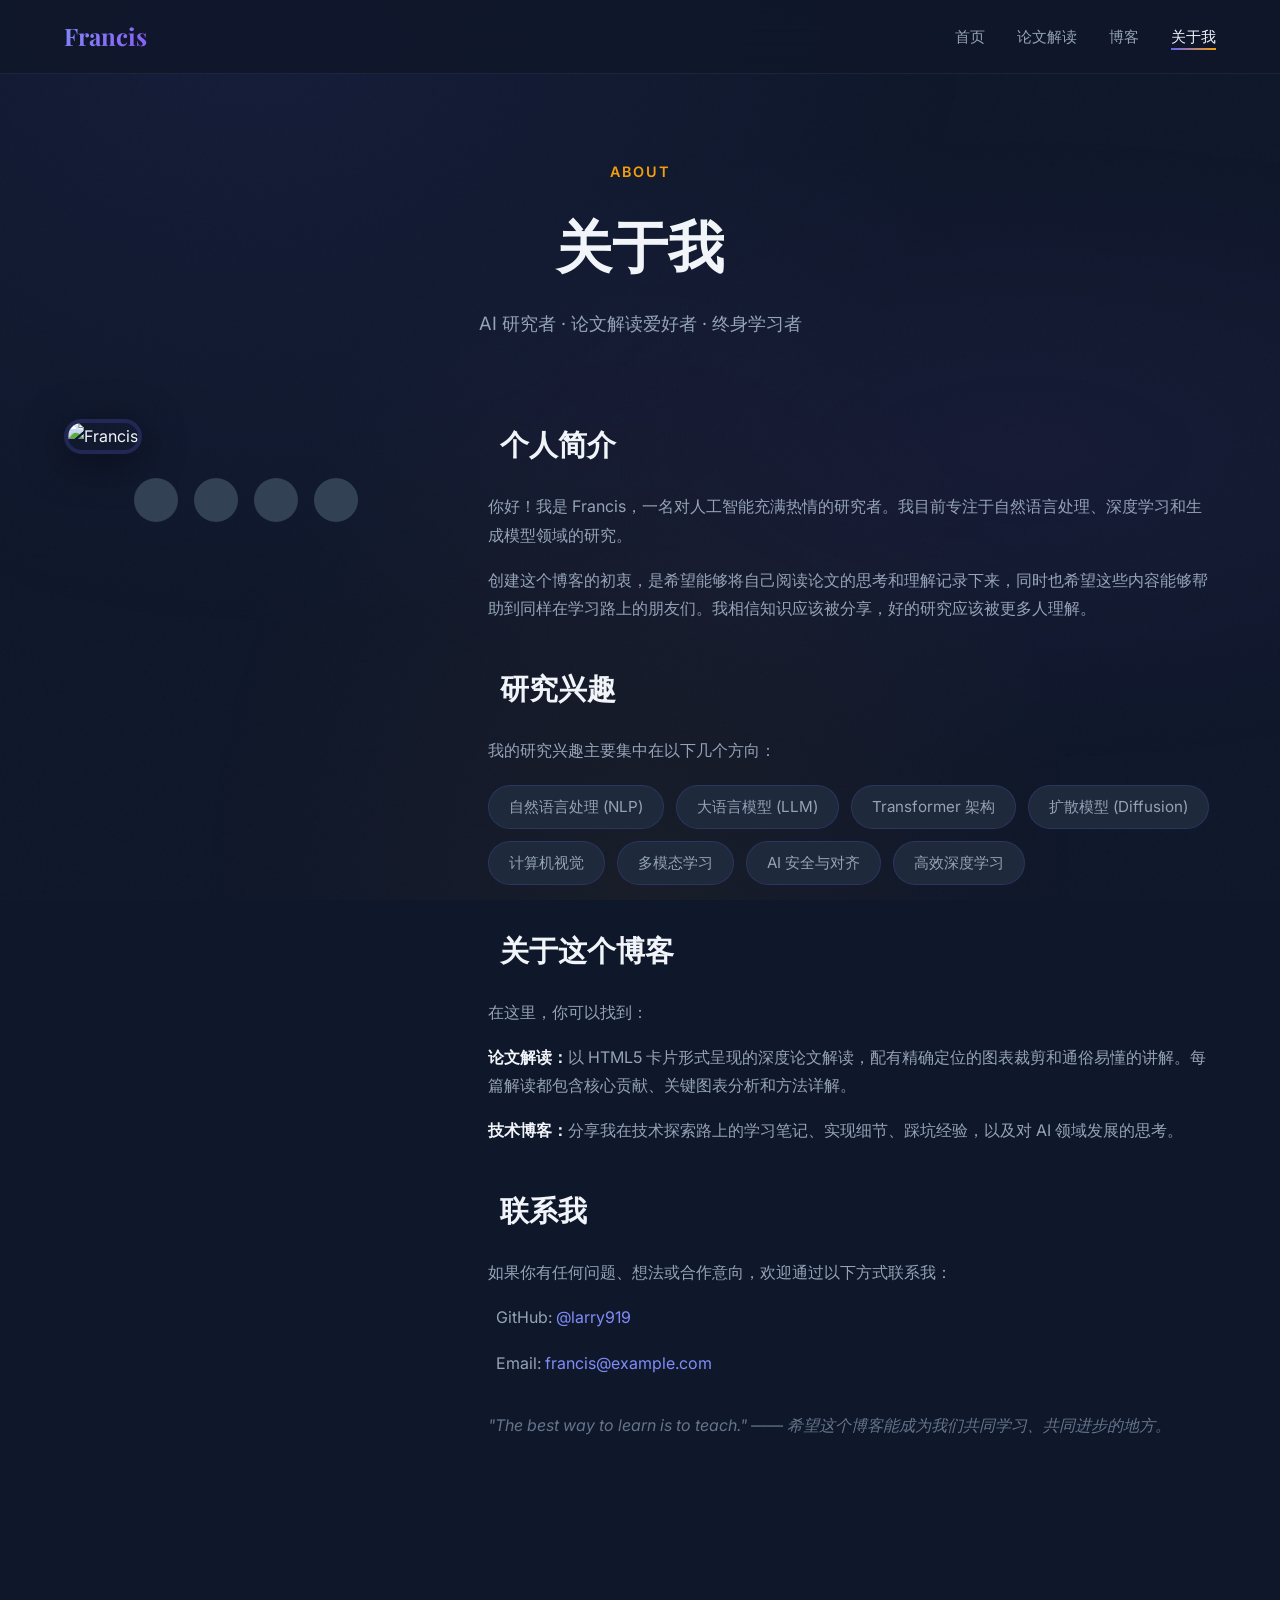
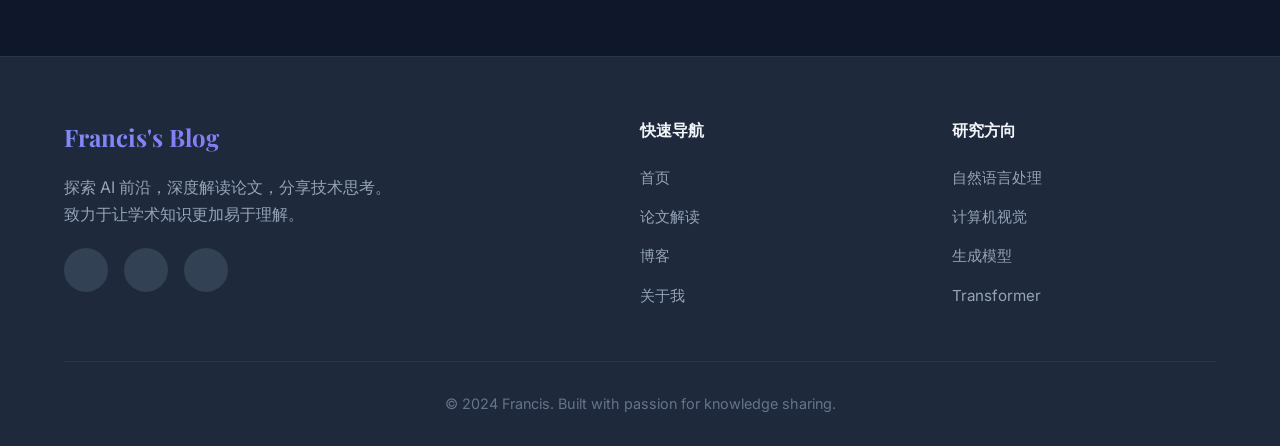
==== about.html @ aa7f6efc "feat: 全新个人学术博客网站 - 深靛蓝优雅学术风格 - 首页：英雄区域、精选论文卡片、最新博客 - 论文解读：HTML5交互式卡片，包含核心贡献、图表解读、方法详解 - 博客列表：技术文章卡片展" ====
<!DOCTYPE html>
<html lang="zh-CN">
<head>
  <meta charset="UTF-8">
  <meta name="viewport" content="width=device-width, initial-scale=1.0">
  <title>关于我 - Francis's Academic Blog</title>
  <link rel="stylesheet" href="css/style.css">
  <script src="https://unpkg.com/lucide@latest/dist/umd/lucide.js"></script>
</head>
<body>
  <nav class="navbar">
    <div class="container">
      <a href="index.html" class="nav-logo">Francis</a>
      <ul class="nav-links">
        <li><a href="index.html">首页</a></li>
        <li><a href="papers.html">论文解读</a></li>
        <li><a href="blog.html">博客</a></li>
        <li><a href="about.html" class="active">关于我</a></li>
      </ul>
      <button class="nav-mobile-toggle" aria-label="菜单">
        <i data-lucide="menu"></i>
      </button>
    </div>
  </nav>

  <div class="page-header">
    <div class="container">
      <div class="section-label">About</div>
      <h1>关于我</h1>
      <p>AI 研究者 · 论文解读爱好者 · 终身学习者</p>
    </div>
  </div>

  <section class="section" style="padding-top: 0;">
    <div class="container">
      <div class="about-section">
        <div class="about-avatar">
          <img src="https://trae-api-cn.mchost.guru/api/ide/v1/text_to_image?prompt=professional%20portrait%20young%20researcher%20minimalist%20style%20dark%20blue%20background%20elegant%20confident&image_size=square" alt="Francis">
          <div class="footer-social" style="margin-top: 24px; justify-content: center;">
            <a href="https://github.com/larry919" class="social-link" target="_blank" aria-label="GitHub">
              <i data-lucide="github"></i>
            </a>
            <a href="mailto:francis@example.com" class="social-link" aria-label="Email">
              <i data-lucide="mail"></i>
            </a>
            <a href="#" class="social-link" aria-label="Twitter">
              <i data-lucide="twitter"></i>
            </a>
            <a href="#" class="social-link" aria-label="LinkedIn">
              <i data-lucide="linkedin"></i>
            </a>
          </div>
        </div>
        <div class="about-content">
          <h2><i data-lucide="user" style="color: var(--accent-gold); display: inline; vertical-align: middle; margin-right: 12px;"></i>个人简介</h2>
          <p>你好！我是 Francis，一名对人工智能充满热情的研究者。我目前专注于自然语言处理、深度学习和生成模型领域的研究。</p>
          <p>创建这个博客的初衷，是希望能够将自己阅读论文的思考和理解记录下来，同时也希望这些内容能够帮助到同样在学习路上的朋友们。我相信知识应该被分享，好的研究应该被更多人理解。</p>
          
          <h2><i data-lucide="search" style="color: var(--accent-indigo); display: inline; vertical-align: middle; margin-right: 12px;"></i>研究兴趣</h2>
          <p>我的研究兴趣主要集中在以下几个方向：</p>
          <div class="skills-grid">
            <span class="skill-tag">自然语言处理 (NLP)</span>
            <span class="skill-tag">大语言模型 (LLM)</span>
            <span class="skill-tag">Transformer 架构</span>
            <span class="skill-tag">扩散模型 (Diffusion)</span>
            <span class="skill-tag">计算机视觉</span>
            <span class="skill-tag">多模态学习</span>
            <span class="skill-tag">AI 安全与对齐</span>
            <span class="skill-tag">高效深度学习</span>
          </div>
          
          <h2><i data-lucide="book-open" style="color: var(--accent-purple); display: inline; vertical-align: middle; margin-right: 12px;"></i>关于这个博客</h2>
          <p>在这里，你可以找到：</p>
          <p><strong style="color: var(--text-primary);">论文解读：</strong>以 HTML5 卡片形式呈现的深度论文解读，配有精确定位的图表裁剪和通俗易懂的讲解。每篇解读都包含核心贡献、关键图表分析和方法详解。</p>
          <p><strong style="color: var(--text-primary);">技术博客：</strong>分享我在技术探索路上的学习笔记、实现细节、踩坑经验，以及对 AI 领域发展的思考。</p>
          
          <h2><i data-lucide="mail" style="color: var(--accent-gold); display: inline; vertical-align: middle; margin-right: 12px;"></i>联系我</h2>
          <p>如果你有任何问题、想法或合作意向，欢迎通过以下方式联系我：</p>
          <p>
            <i data-lucide="github" style="display: inline; vertical-align: middle; margin-right: 8px; width: 18px; height: 18px;"></i>
            GitHub: <a href="https://github.com/larry919" target="_blank">@larry919</a>
          </p>
          <p>
            <i data-lucide="mail" style="display: inline; vertical-align: middle; margin-right: 8px; width: 18px; height: 18px;"></i>
            Email: <a href="mailto:francis@example.com">francis@example.com</a>
          </p>
          <p style="margin-top: 32px; color: var(--text-muted); font-style: italic;">"The best way to learn is to teach." —— 希望这个博客能成为我们共同学习、共同进步的地方。</p>
        </div>
      </div>
    </div>
  </section>

  <footer class="footer">
    <div class="container">
      <div class="footer-content">
        <div class="footer-brand">
          <h3>Francis's Blog</h3>
          <p>探索 AI 前沿，深度解读论文，分享技术思考。<br>致力于让学术知识更加易于理解。</p>
          <div class="footer-social">
            <a href="https://github.com/larry919" class="social-link" target="_blank" aria-label="GitHub">
              <i data-lucide="github"></i>
            </a>
            <a href="mailto:francis@example.com" class="social-link" aria-label="Email">
              <i data-lucide="mail"></i>
            </a>
            <a href="#" class="social-link" aria-label="Twitter">
              <i data-lucide="twitter"></i>
            </a>
          </div>
        </div>
        <div>
          <h4>快速导航</h4>
          <ul class="footer-links">
            <li><a href="index.html">首页</a></li>
            <li><a href="papers.html">论文解读</a></li>
            <li><a href="blog.html">博客</a></li>
            <li><a href="about.html">关于我</a></li>
          </ul>
        </div>
        <div>
          <h4>研究方向</h4>
          <ul class="footer-links">
            <li><a href="papers.html">自然语言处理</a></li>
            <li><a href="papers.html">计算机视觉</a></li>
            <li><a href="papers.html">生成模型</a></li>
            <li><a href="papers.html">Transformer</a></li>
          </ul>
        </div>
      </div>
      <div class="footer-bottom">
        <p>&copy; 2024 Francis. Built with passion for knowledge sharing.</p>
      </div>
    </div>
  </footer>

  <script src="js/data.js"></script>
  <script src="js/main.js"></script>
  <script>
    lucide.createIcons();
  </script>
</body>
</html>
---- css/style.css ----
@import url('https://fonts.googleapis.com/css2?family=Playfair+Display:wght@400;500;600;700&family=Inter:wght@300;400;500;600;700&display=swap');

:root {
  --bg-primary: #0f172a;
  --bg-secondary: #1e293b;
  --bg-tertiary: #334155;
  --bg-card: #1e293b;
  --bg-card-hover: #273449;
  --text-primary: #f1f5f9;
  --text-secondary: #94a3b8;
  --text-muted: #64748b;
  --accent-indigo: #6366f1;
  --accent-indigo-light: #818cf8;
  --accent-purple: #8b5cf6;
  --accent-gold: #f59e0b;
  --accent-gold-light: #fbbf24;
  --border-color: rgba(99, 102, 241, 0.2);
  --border-light: rgba(148, 163, 184, 0.1);
  --shadow-sm: 0 2px 8px rgba(0, 0, 0, 0.3);
  --shadow-md: 0 4px 20px rgba(0, 0, 0, 0.4);
  --shadow-lg: 0 8px 40px rgba(0, 0, 0, 0.5);
  --shadow-glow: 0 0 30px rgba(99, 102, 241, 0.3);
  --radius-sm: 8px;
  --radius-md: 12px;
  --radius-lg: 16px;
  --radius-xl: 24px;
  --font-display: 'Playfair Display', Georgia, serif;
  --font-body: 'Inter', -apple-system, BlinkMacSystemFont, sans-serif;
  --transition-fast: 0.2s cubic-bezier(0.4, 0, 0.2, 1);
  --transition-normal: 0.3s cubic-bezier(0.4, 0, 0.2, 1);
  --transition-slow: 0.5s cubic-bezier(0.4, 0, 0.2, 1);
}

* {
  margin: 0;
  padding: 0;
  box-sizing: border-box;
}

html {
  scroll-behavior: smooth;
}

body {
  font-family: var(--font-body);
  background: var(--bg-primary);
  color: var(--text-primary);
  line-height: 1.7;
  overflow-x: hidden;
}

body::before {
  content: '';
  position: fixed;
  top: 0;
  left: 0;
  width: 100%;
  height: 100%;
  background: 
    radial-gradient(ellipse at 20% 0%, rgba(99, 102, 241, 0.08) 0%, transparent 50%),
    radial-gradient(ellipse at 80% 50%, rgba(139, 92, 246, 0.06) 0%, transparent 50%),
    radial-gradient(ellipse at 50% 100%, rgba(245, 158, 11, 0.04) 0%, transparent 50%);
  pointer-events: none;
  z-index: 0;
}

body::after {
  content: '';
  position: fixed;
  top: 0;
  left: 0;
  width: 100%;
  height: 100%;
  background-image: url("data:image/svg+xml,%3Csvg viewBox='0 0 256 256' xmlns='http://www.w3.org/2000/svg'%3E%3Cfilter id='noise'%3E%3CfeTurbulence type='fractalNoise' baseFrequency='0.9' numOctaves='4' stitchTiles='stitch'/%3E%3C/filter%3E%3Crect width='100%25' height='100%25' filter='url(%23noise)' opacity='0.03'/%3E%3C/svg%3E");
  pointer-events: none;
  z-index: 0;
  opacity: 0.5;
}

.container {
  max-width: 1200px;
  margin: 0 auto;
  padding: 0 24px;
  position: relative;
  z-index: 1;
}

a {
  color: var(--accent-indigo-light);
  text-decoration: none;
  transition: color var(--transition-fast);
}

a:hover {
  color: var(--accent-gold);
}

.navbar {
  position: fixed;
  top: 0;
  left: 0;
  right: 0;
  z-index: 100;
  background: rgba(15, 23, 42, 0.8);
  backdrop-filter: blur(20px);
  -webkit-backdrop-filter: blur(20px);
  border-bottom: 1px solid var(--border-light);
  padding: 16px 0;
  transition: all var(--transition-normal);
}

.navbar.scrolled {
  background: rgba(15, 23, 42, 0.95);
  box-shadow: var(--shadow-md);
}

.navbar .container {
  display: flex;
  justify-content: space-between;
  align-items: center;
}

.nav-logo {
  font-family: var(--font-display);
  font-size: 1.5rem;
  font-weight: 700;
  color: var(--text-primary);
  background: linear-gradient(135deg, var(--accent-indigo-light), var(--accent-purple));
  -webkit-background-clip: text;
  -webkit-text-fill-color: transparent;
  background-clip: text;
}

.nav-links {
  display: flex;
  gap: 32px;
  list-style: none;
}

.nav-links a {
  color: var(--text-secondary);
  font-weight: 500;
  font-size: 0.95rem;
  position: relative;
  padding: 4px 0;
}

.nav-links a::after {
  content: '';
  position: absolute;
  bottom: 0;
  left: 0;
  width: 0;
  height: 2px;
  background: linear-gradient(90deg, var(--accent-indigo), var(--accent-gold));
  transition: width var(--transition-normal);
}

.nav-links a:hover,
.nav-links a.active {
  color: var(--text-primary);
}

.nav-links a:hover::after,
.nav-links a.active::after {
  width: 100%;
}

.nav-mobile-toggle {
  display: none;
  background: none;
  border: none;
  color: var(--text-primary);
  cursor: pointer;
  padding: 8px;
}

.hero {
  min-height: 100vh;
  display: flex;
  align-items: center;
  padding-top: 80px;
  position: relative;
}

.hero-content {
  display: grid;
  grid-template-columns: 1fr auto;
  gap: 60px;
  align-items: center;
  width: 100%;
}

.hero-text {
  animation: fadeInUp 0.8s ease-out;
}

.hero-greeting {
  color: var(--accent-gold);
  font-size: 1.1rem;
  font-weight: 500;
  margin-bottom: 16px;
  display: flex;
  align-items: center;
  gap: 8px;
}

.hero-greeting::before {
  content: '';
  width: 40px;
  height: 2px;
  background: var(--accent-gold);
}

.hero-title {
  font-family: var(--font-display);
  font-size: clamp(2.5rem, 6vw, 4.5rem);
  font-weight: 700;
  line-height: 1.1;
  margin-bottom: 24px;
}

.hero-title .highlight {
  background: linear-gradient(135deg, var(--accent-indigo-light), var(--accent-purple), var(--accent-gold));
  -webkit-background-clip: text;
  -webkit-text-fill-color: transparent;
  background-clip: text;
}

.hero-description {
  font-size: 1.2rem;
  color: var(--text-secondary);
  margin-bottom: 40px;
  max-width: 600px;
  line-height: 1.8;
}

.hero-actions {
  display: flex;
  gap: 16px;
  flex-wrap: wrap;
}

.btn {
  display: inline-flex;
  align-items: center;
  gap: 8px;
  padding: 14px 28px;
  border-radius: var(--radius-md);
  font-weight: 600;
  font-size: 0.95rem;
  cursor: pointer;
  transition: all var(--transition-normal);
  border: none;
  font-family: inherit;
}

.btn-primary {
  background: linear-gradient(135deg, var(--accent-indigo), var(--accent-purple));
  color: white;
  box-shadow: 0 4px 20px rgba(99, 102, 241, 0.4);
}

.btn-primary:hover {
  transform: translateY(-2px);
  box-shadow: 0 8px 30px rgba(99, 102, 241, 0.5);
  color: white;
}

.btn-secondary {
  background: transparent;
  color: var(--text-primary);
  border: 2px solid var(--border-color);
}

.btn-secondary:hover {
  background: var(--bg-tertiary);
  border-color: var(--accent-indigo);
  transform: translateY(-2px);
}

.hero-avatar {
  position: relative;
  animation: fadeInRight 0.8s ease-out 0.2s both;
}

.avatar-wrapper {
  width: 280px;
  height: 280px;
  border-radius: 50%;
  position: relative;
  padding: 4px;
  background: linear-gradient(135deg, var(--accent-indigo), var(--accent-purple), var(--accent-gold));
}

.avatar-wrapper img {
  width: 100%;
  height: 100%;
  border-radius: 50%;
  object-fit: cover;
  border: 4px solid var(--bg-primary);
}

.avatar-glow {
  position: absolute;
  top: -20px;
  left: -20px;
  right: -20px;
  bottom: -20px;
  background: radial-gradient(circle, rgba(99, 102, 241, 0.3), transparent 70%);
  border-radius: 50%;
  z-index: -1;
  animation: pulse-glow 3s ease-in-out infinite;
}

.section {
  padding: 100px 0;
}

.section-header {
  text-align: center;
  margin-bottom: 60px;
}

.section-label {
  color: var(--accent-gold);
  font-weight: 600;
  font-size: 0.9rem;
  text-transform: uppercase;
  letter-spacing: 2px;
  margin-bottom: 12px;
}

.section-title {
  font-family: var(--font-display);
  font-size: clamp(2rem, 4vw, 3rem);
  font-weight: 700;
  margin-bottom: 16px;
}

.section-description {
  color: var(--text-secondary);
  font-size: 1.1rem;
  max-width: 600px;
  margin: 0 auto;
}

.papers-grid {
  display: grid;
  grid-template-columns: repeat(auto-fill, minmax(360px, 1fr));
  gap: 32px;
}

.paper-card {
  background: var(--bg-card);
  border-radius: var(--radius-lg);
  overflow: hidden;
  border: 1px solid var(--border-light);
  transition: all var(--transition-normal);
  cursor: pointer;
  opacity: 0;
  transform: translateY(30px);
}

.paper-card.visible {
  opacity: 1;
  transform: translateY(0);
}

.paper-card:hover {
  transform: translateY(-8px);
  border-color: var(--accent-indigo);
  box-shadow: var(--shadow-lg), var(--shadow-glow);
}

.paper-card-image {
  height: 200px;
  overflow: hidden;
  position: relative;
}

.paper-card-image img {
  width: 100%;
  height: 100%;
  object-fit: cover;
  transition: transform var(--transition-slow);
}

.paper-card:hover .paper-card-image img {
  transform: scale(1.08);
}

.paper-card-venue {
  position: absolute;
  top: 16px;
  left: 16px;
  background: linear-gradient(135deg, var(--accent-indigo), var(--accent-purple));
  color: white;
  padding: 6px 14px;
  border-radius: 20px;
  font-size: 0.8rem;
  font-weight: 600;
}

.paper-card-year {
  position: absolute;
  top: 16px;
  right: 16px;
  background: rgba(15, 23, 42, 0.8);
  backdrop-filter: blur(10px);
  color: var(--text-primary);
  padding: 6px 12px;
  border-radius: 20px;
  font-size: 0.8rem;
  font-weight: 500;
}

.paper-card-content {
  padding: 24px;
}

.paper-card-title {
  font-family: var(--font-display);
  font-size: 1.25rem;
  font-weight: 600;
  margin-bottom: 12px;
  line-height: 1.4;
  color: var(--text-primary);
}

.paper-card-authors {
  color: var(--text-muted);
  font-size: 0.9rem;
  margin-bottom: 16px;
  overflow: hidden;
  text-overflow: ellipsis;
  white-space: nowrap;
}

.paper-card-tags {
  display: flex;
  flex-wrap: wrap;
  gap: 8px;
}

.tag {
  background: rgba(99, 102, 241, 0.15);
  color: var(--accent-indigo-light);
  padding: 4px 12px;
  border-radius: 20px;
  font-size: 0.8rem;
  font-weight: 500;
}

.blog-grid {
  display: grid;
  grid-template-columns: repeat(auto-fill, minmax(360px, 1fr));
  gap: 32px;
}

.blog-card {
  background: var(--bg-card);
  border-radius: var(--radius-lg);
  overflow: hidden;
  border: 1px solid var(--border-light);
  transition: all var(--transition-normal);
  cursor: pointer;
  opacity: 0;
  transform: translateY(30px);
}

.blog-card.visible {
  opacity: 1;
  transform: translateY(0);
}

.blog-card:hover {
  transform: translateY(-8px);
  border-color: var(--accent-gold);
  box-shadow: var(--shadow-lg), 0 0 30px rgba(245, 158, 11, 0.2);
}

.blog-card-image {
  height: 200px;
  overflow: hidden;
}

.blog-card-image img {
  width: 100%;
  height: 100%;
  object-fit: cover;
  transition: transform var(--transition-slow);
}

.blog-card:hover .blog-card-image img {
  transform: scale(1.08);
}

.blog-card-content {
  padding: 24px;
}

.blog-card-meta {
  display: flex;
  align-items: center;
  gap: 16px;
  margin-bottom: 12px;
  font-size: 0.85rem;
  color: var(--text-muted);
}

.blog-card-category {
  color: var(--accent-gold);
  font-weight: 600;
}

.blog-card-title {
  font-family: var(--font-display);
  font-size: 1.25rem;
  font-weight: 600;
  margin-bottom: 12px;
  line-height: 1.4;
}

.blog-card-excerpt {
  color: var(--text-secondary);
  font-size: 0.95rem;
  line-height: 1.6;
  margin-bottom: 16px;
  display: -webkit-box;
  -webkit-line-clamp: 3;
  -webkit-box-orient: vertical;
  overflow: hidden;
}

.footer {
  background: var(--bg-secondary);
  border-top: 1px solid var(--border-light);
  padding: 60px 0 30px;
  margin-top: 100px;
}

.footer-content {
  display: grid;
  grid-template-columns: 2fr 1fr 1fr;
  gap: 48px;
  margin-bottom: 40px;
}

.footer-brand h3 {
  font-family: var(--font-display);
  font-size: 1.5rem;
  margin-bottom: 16px;
  background: linear-gradient(135deg, var(--accent-indigo-light), var(--accent-purple));
  -webkit-background-clip: text;
  -webkit-text-fill-color: transparent;
  background-clip: text;
}

.footer-brand p {
  color: var(--text-secondary);
  line-height: 1.7;
}

.footer h4 {
  font-size: 1rem;
  font-weight: 600;
  margin-bottom: 20px;
  color: var(--text-primary);
}

.footer-links {
  list-style: none;
}

.footer-links li {
  margin-bottom: 12px;
}

.footer-links a {
  color: var(--text-secondary);
  font-size: 0.95rem;
}

.footer-links a:hover {
  color: var(--accent-gold);
}

.footer-social {
  display: flex;
  gap: 16px;
  margin-top: 20px;
}

.social-link {
  width: 44px;
  height: 44px;
  border-radius: 50%;
  background: var(--bg-tertiary);
  display: flex;
  align-items: center;
  justify-content: center;
  color: var(--text-secondary);
  transition: all var(--transition-normal);
}

.social-link:hover {
  background: var(--accent-indigo);
  color: white;
  transform: translateY(-3px);
}

.footer-bottom {
  text-align: center;
  padding-top: 30px;
  border-top: 1px solid var(--border-light);
  color: var(--text-muted);
  font-size: 0.9rem;
}

.paper-detail-page {
  padding-top: 120px;
}

.paper-detail-header {
  margin-bottom: 60px;
}

.paper-detail-venue-badge {
  display: inline-block;
  background: linear-gradient(135deg, var(--accent-indigo), var(--accent-purple));
  color: white;
  padding: 8px 20px;
  border-radius: 30px;
  font-size: 0.9rem;
  font-weight: 600;
  margin-bottom: 24px;
}

.paper-detail-title {
  font-family: var(--font-display);
  font-size: clamp(1.8rem, 4vw, 3rem);
  font-weight: 700;
  line-height: 1.2;
  margin-bottom: 20px;
}

.paper-detail-authors {
  color: var(--text-secondary);
  font-size: 1.1rem;
  margin-bottom: 20px;
}

.paper-detail-meta {
  display: flex;
  flex-wrap: wrap;
  gap: 16px;
  margin-bottom: 32px;
}

.paper-detail-links {
  display: flex;
  gap: 12px;
  flex-wrap: wrap;
}

.paper-detail-layout {
  display: grid;
  grid-template-columns: 280px 1fr;
  gap: 48px;
}

.paper-toc {
  position: sticky;
  top: 100px;
  height: fit-content;
}

.paper-toc h4 {
  font-size: 0.85rem;
  text-transform: uppercase;
  letter-spacing: 1px;
  color: var(--text-muted);
  margin-bottom: 20px;
}

.toc-list {
  list-style: none;
}

.toc-list li {
  margin-bottom: 12px;
}

.toc-list a {
  color: var(--text-secondary);
  font-size: 0.95rem;
  padding-left: 16px;
  border-left: 2px solid var(--border-color);
  display: block;
  transition: all var(--transition-fast);
}

.toc-list a:hover,
.toc-list a.active {
  color: var(--accent-indigo-light);
  border-left-color: var(--accent-indigo);
}

.paper-section {
  margin-bottom: 60px;
}

.paper-section h2 {
  font-family: var(--font-display);
  font-size: 1.8rem;
  font-weight: 600;
  margin-bottom: 24px;
  padding-bottom: 12px;
  border-bottom: 2px solid var(--border-color);
  display: flex;
  align-items: center;
  gap: 12px;
}

.paper-section h2 .section-number {
  color: var(--accent-gold);
  font-size: 1.2rem;
  font-weight: 700;
}

.abstract-box {
  background: linear-gradient(135deg, rgba(99, 102, 241, 0.1), rgba(139, 92, 246, 0.05));
  border: 1px solid var(--border-color);
  border-radius: var(--radius-lg);
  padding: 32px;
  position: relative;
}

.abstract-box::before {
  content: '"';
  position: absolute;
  top: 10px;
  left: 20px;
  font-family: var(--font-display);
  font-size: 5rem;
  color: var(--accent-indigo);
  opacity: 0.3;
  line-height: 1;
}

.abstract-box p {
  color: var(--text-secondary);
  font-size: 1.05rem;
  line-height: 1.8;
  padding-left: 30px;
}

.contributions-list {
  list-style: none;
}

.contributions-list li {
  background: var(--bg-card);
  border: 1px solid var(--border-light);
  border-radius: var(--radius-md);
  padding: 20px 24px;
  margin-bottom: 16px;
  display: flex;
  gap: 16px;
  align-items: flex-start;
  transition: all var(--transition-normal);
}

.contributions-list li:hover {
  border-color: var(--accent-indigo);
  transform: translateX(8px);
}

.contribution-number {
  width: 36px;
  height: 36px;
  min-width: 36px;
  border-radius: 50%;
  background: linear-gradient(135deg, var(--accent-indigo), var(--accent-purple));
  color: white;
  display: flex;
  align-items: center;
  justify-content: center;
  font-weight: 700;
  font-size: 0.9rem;
}

.figure-card {
  background: var(--bg-card);
  border: 1px solid var(--border-light);
  border-radius: var(--radius-lg);
  overflow: hidden;
  margin-bottom: 32px;
  transition: all var(--transition-normal);
}

.figure-card:hover {
  border-color: var(--accent-gold);
  box-shadow: var(--shadow-lg);
}

.figure-card-image {
  position: relative;
  background: var(--bg-tertiary);
  padding: 24px;
  display: flex;
  justify-content: center;
  align-items: center;
  min-height: 300px;
}

.figure-card-image img {
  max-width: 100%;
  max-height: 500px;
  border-radius: var(--radius-md);
  box-shadow: var(--shadow-md);
}

.figure-card-caption {
  padding: 16px 24px;
  background: rgba(99, 102, 241, 0.05);
  font-size: 0.9rem;
  color: var(--text-muted);
  font-style: italic;
  border-top: 1px solid var(--border-light);
}

.figure-card-explanation {
  padding: 24px;
}

.figure-card-explanation h4 {
  color: var(--accent-gold);
  font-size: 1rem;
  margin-bottom: 12px;
  display: flex;
  align-items: center;
  gap: 8px;
}

.figure-card-explanation p {
  color: var(--text-secondary);
  line-height: 1.8;
}

.method-card {
  background: var(--bg-card);
  border: 1px solid var(--border-light);
  border-radius: var(--radius-lg);
  padding: 32px;
  margin-bottom: 24px;
  position: relative;
  overflow: hidden;
  transition: all var(--transition-normal);
}

.method-card::before {
  content: '';
  position: absolute;
  top: 0;
  left: 0;
  width: 4px;
  height: 100%;
  background: linear-gradient(180deg, var(--accent-indigo), var(--accent-gold));
}

.method-card:hover {
  border-color: var(--accent-indigo);
  transform: translateX(8px);
}

.method-card h3 {
  font-family: var(--font-display);
  font-size: 1.4rem;
  margin-bottom: 16px;
  color: var(--text-primary);
}

.method-card p {
  color: var(--text-secondary);
  line-height: 1.8;
}

.page-header {
  padding: 160px 0 80px;
  text-align: center;
}

.page-header h1 {
  font-family: var(--font-display);
  font-size: clamp(2rem, 5vw, 3.5rem);
  font-weight: 700;
  margin-bottom: 16px;
}

.page-header p {
  color: var(--text-secondary);
  font-size: 1.15rem;
  max-width: 600px;
  margin: 0 auto;
}

.about-section {
  display: grid;
  grid-template-columns: 1fr 2fr;
  gap: 60px;
  align-items: start;
}

.about-avatar {
  position: sticky;
  top: 120px;
}

.about-avatar img {
  width: 100%;
  border-radius: var(--radius-xl);
  border: 4px solid var(--border-color);
  box-shadow: var(--shadow-lg);
}

.about-content h2 {
  font-family: var(--font-display);
  font-size: 1.8rem;
  margin: 40px 0 20px;
  color: var(--text-primary);
}

.about-content h2:first-child {
  margin-top: 0;
}

.about-content p {
  color: var(--text-secondary);
  margin-bottom: 16px;
  line-height: 1.8;
}

.skills-grid {
  display: flex;
  flex-wrap: wrap;
  gap: 12px;
  margin-top: 20px;
}

.skill-tag {
  background: var(--bg-card);
  border: 1px solid var(--border-color);
  padding: 8px 20px;
  border-radius: 30px;
  font-size: 0.95rem;
  color: var(--text-secondary);
  transition: all var(--transition-normal);
}

.skill-tag:hover {
  border-color: var(--accent-indigo);
  color: var(--accent-indigo-light);
  background: rgba(99, 102, 241, 0.1);
}

.reading-progress {
  position: fixed;
  top: 0;
  left: 0;
  height: 3px;
  background: linear-gradient(90deg, var(--accent-indigo), var(--accent-purple), var(--accent-gold));
  z-index: 200;
  transition: width 0.1s linear;
}

@keyframes fadeInUp {
  from {
    opacity: 0;
    transform: translateY(30px);
  }
  to {
    opacity: 1;
    transform: translateY(0);
  }
}

@keyframes fadeInRight {
  from {
    opacity: 0;
    transform: translateX(30px);
  }
  to {
    opacity: 1;
    transform: translateX(0);
  }
}

@keyframes pulse-glow {
  0%, 100% {
    opacity: 0.5;
    transform: scale(1);
  }
  50% {
    opacity: 0.8;
    transform: scale(1.05);
  }
}

@media (max-width: 1024px) {
  .paper-detail-layout {
    grid-template-columns: 1fr;
  }
  
  .paper-toc {
    display: none;
  }
  
  .about-section {
    grid-template-columns: 1fr;
  }
  
  .about-avatar {
    position: static;
    max-width: 300px;
    margin: 0 auto;
  }
  
  .footer-content {
    grid-template-columns: 1fr 1fr;
  }
}

@media (max-width: 768px) {
  .nav-links {
    display: none;
    position: absolute;
    top: 100%;
    left: 0;
    right: 0;
    background: var(--bg-secondary);
    flex-direction: column;
    padding: 20px;
    gap: 16px;
    border-bottom: 1px solid var(--border-light);
  }
  
  .nav-links.open {
    display: flex;
  }
  
  .nav-mobile-toggle {
    display: block;
  }
  
  .hero-content {
    grid-template-columns: 1fr;
    text-align: center;
    gap: 40px;
  }
  
  .hero-text {
    order: 2;
  }
  
  .hero-avatar {
    order: 1;
    display: flex;
    justify-content: center;
  }
  
  .avatar-wrapper {
    width: 200px;
    height: 200px;
  }
  
  .hero-greeting {
    justify-content: center;
  }
  
  .hero-actions {
    justify-content: center;
  }
  
  .papers-grid,
  .blog-grid {
    grid-template-columns: 1fr;
  }
  
  .footer-content {
    grid-template-columns: 1fr;
    gap: 32px;
  }
  
  .section {
    padding: 60px 0;
  }
}
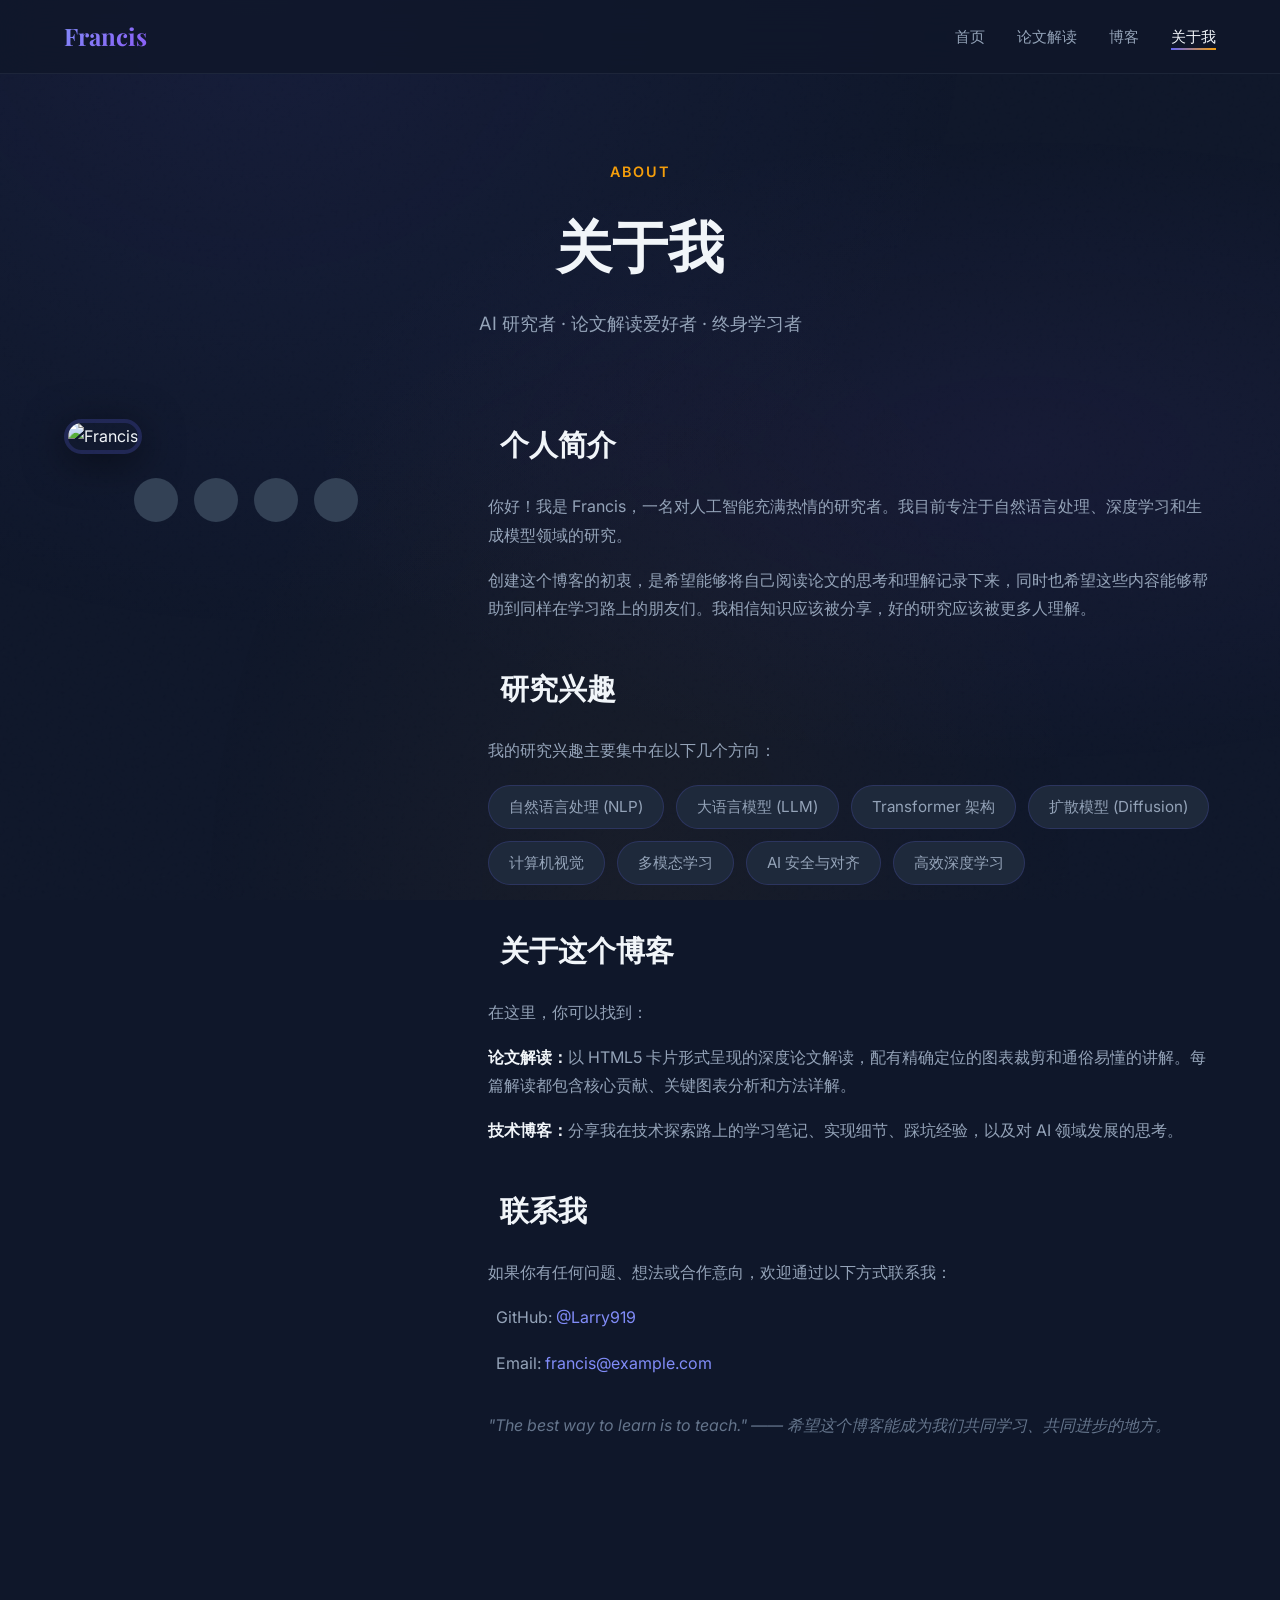
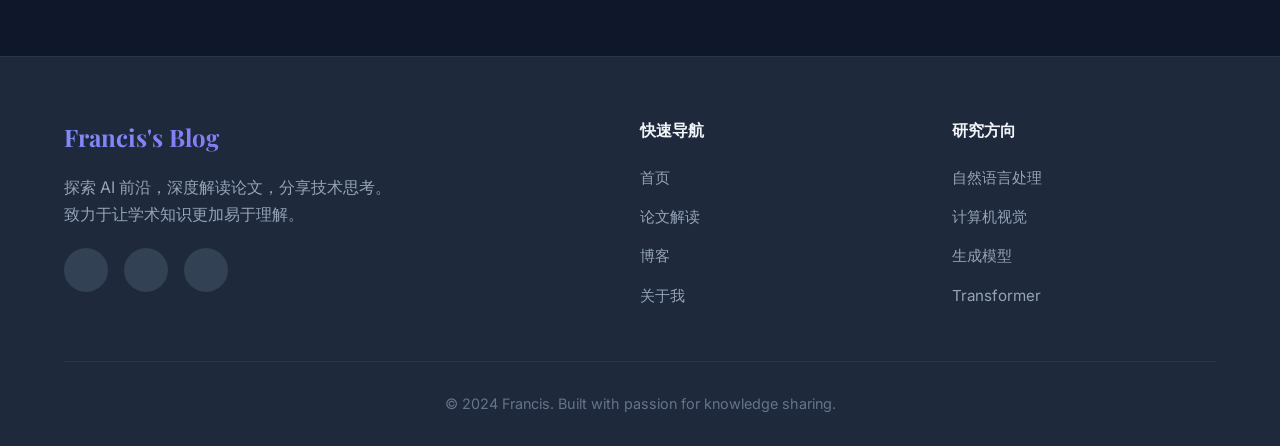
==== commit 9e015639: "refactor: 论文解读改为独立HTML文件架构 - 每篇论文解读是独立HTML文件，放在papers/目录下 - 新增components.js自动注入导航栏、页脚和阅读进度，自动处理相对路径 " ====
--- a/about.html
+++ b/about.html
@@ -37,7 +37,7 @@
         <div class="about-avatar">
           <img src="https://trae-api-cn.mchost.guru/api/ide/v1/text_to_image?prompt=professional%20portrait%20young%20researcher%20minimalist%20style%20dark%20blue%20background%20elegant%20confident&image_size=square" alt="Francis">
           <div class="footer-social" style="margin-top: 24px; justify-content: center;">
-            <a href="https://github.com/larry919" class="social-link" target="_blank" aria-label="GitHub">
+            <a href="https://github.com/Larry919" class="social-link" target="_blank" aria-label="GitHub">
               <i data-lucide="github"></i>
             </a>
             <a href="mailto:francis@example.com" class="social-link" aria-label="Email">
@@ -78,7 +78,7 @@
           <p>如果你有任何问题、想法或合作意向，欢迎通过以下方式联系我：</p>
           <p>
             <i data-lucide="github" style="display: inline; vertical-align: middle; margin-right: 8px; width: 18px; height: 18px;"></i>
-            GitHub: <a href="https://github.com/larry919" target="_blank">@larry919</a>
+            GitHub: <a href="https://github.com/Larry919" target="_blank">@Larry919</a>
           </p>
           <p>
             <i data-lucide="mail" style="display: inline; vertical-align: middle; margin-right: 8px; width: 18px; height: 18px;"></i>
@@ -97,7 +97,7 @@
           <h3>Francis's Blog</h3>
           <p>探索 AI 前沿，深度解读论文，分享技术思考。<br>致力于让学术知识更加易于理解。</p>
           <div class="footer-social">
-            <a href="https://github.com/larry919" class="social-link" target="_blank" aria-label="GitHub">
+            <a href="https://github.com/Larry919" class="social-link" target="_blank" aria-label="GitHub">
               <i data-lucide="github"></i>
             </a>
             <a href="mailto:francis@example.com" class="social-link" aria-label="Email">
